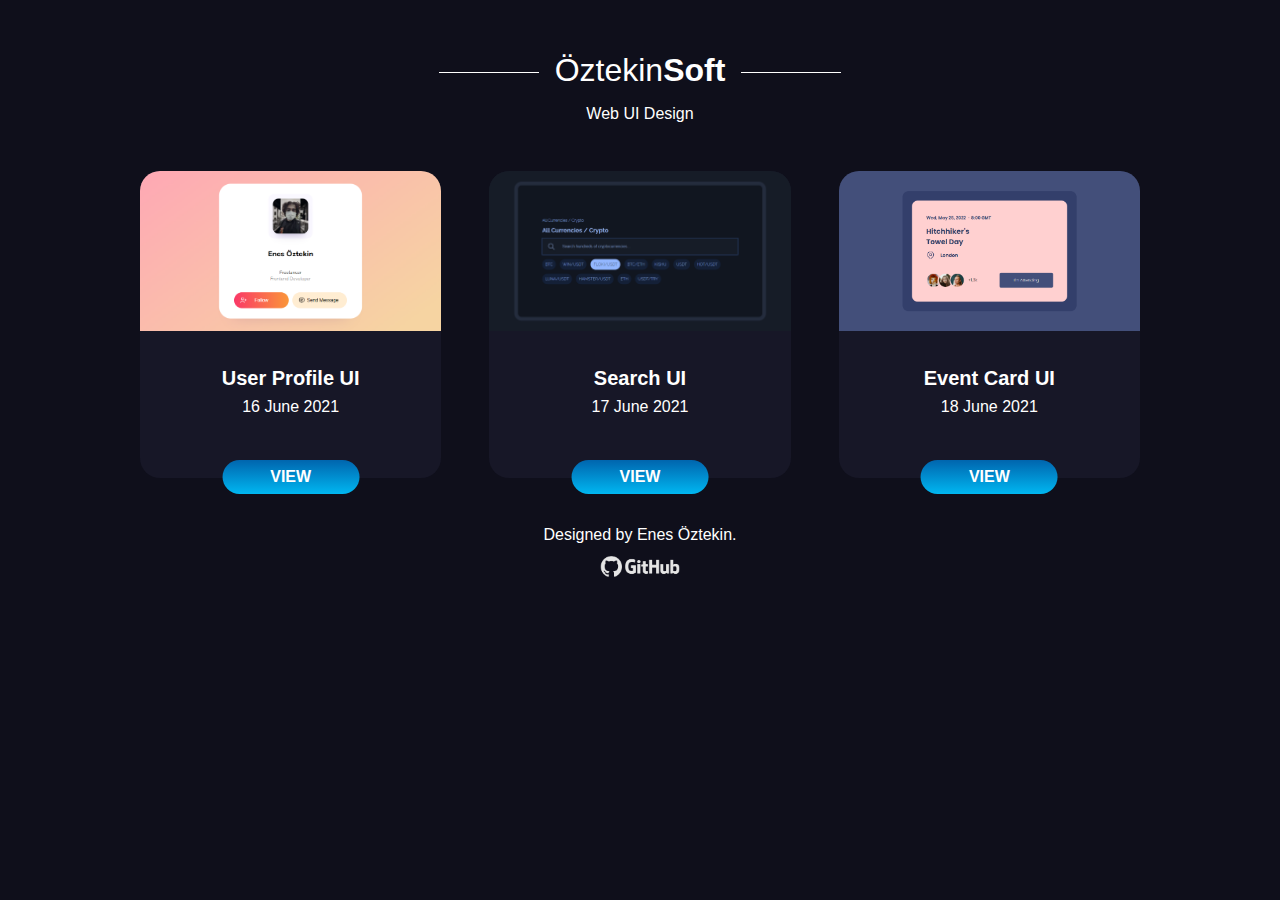
==== index.html @ 395a7515 "Day 3 preview added into homepage." ====
<!DOCTYPE html>
<html lang="en">

<head>
    <meta charset="UTF-8">
    <meta http-equiv="X-UA-Compatible" content="IE=edge">
    <meta name="viewport" content="width=device-width, initial-scale=1.0">
    <link rel="stylesheet" href="style.css">
    <title>ÖztekinSoft - Web UI Design</title>
</head>

<body>
    <header>
        <div class="container">
            <h1 class="heading"><span>Öztekin</span>Soft</h1>
            <p class="sub-heading">Web UI Design</p>
        </div>
    </header>
    <article class="content">
        <div class="container">
            <div class="cards">
                <div class="card">
                    <img src="./Day-1/Design/Day-1-User-Profile-UI-Desktop.png" alt="User Profile UI Preview"
                        class="ui-preview">
                    <div class="ui-details">
                        <h4>User Profile UI</h4>
                        <p>16 June 2021</p>
                    </div>
                    <a href="./Day-1/" class="btn btn-view" target="_blank">view</a>
                </div>
                <div class="card">
                    <img src="./Day-2/Design/Day-2-Cryptocurrencies-Search-UI-Desktop.png" alt="Search UI Preview"
                        class="ui-preview">
                    <div class="ui-details">
                        <h4>Search UI</h4>
                        <p>17 June 2021</p>
                    </div>
                    <a href="./Day-2/" class="btn btn-view" target="_blank">view</a>
                </div>
                <div class="card">
                    <img src="./Day-3/Design/Day-3-Event-Card-UI-Desktop.png" alt="Search UI Preview"
                        class="ui-preview">
                    <div class="ui-details">
                        <h4>Event Card UI</h4>
                        <p>18 June 2021</p>
                    </div>
                    <a href="./Day-3/" class="btn btn-view" target="_blank">view</a>
                </div>
            </div>
        </div>
    </article>
    <footer>
        <div class="container">
            <p>Designed by Enes Öztekin.</p>
            <div class="github-logo">
                <a href="https://github.com/enesoeztekin"><img src="./Day-1/img/GitHub.png" alt="Github Logo"></a>
            </div>
        </div>
    </footer>
</body>

</html>
---- style.css ----
*,
*::after,
*::before {
  box-sizing: border-box;
  margin: 0;
  padding: 0;
}

:root {
  --color-background: #0f0f1b;
  --color-ui-card-background: #171727;
}

h1,
h2,
h3,
h4,
h5,
p {
  text-align: center;
}

a {
  text-decoration: none;
  color: white;
}

body {
  font-family: "Gilroy", sans-serif;
  font-size: 16px;
  background-color: var(--color-background);
  color: white;
}

.container {
  max-width: 1000px;
  margin: auto;
}

/* ======== Header ========= */
header {
  padding: 3rem 0;
}

.heading {
  position: relative;
}

.heading span {
  font-weight: lighter;
}

.heading::before,
.heading::after {
  content: "";
  background-color: white;
  display: inline-block;
  position: relative;
  top: 8px;
  height: 1px;
  width: 10%;
  margin: 1rem;
}

.sub-heading {
  margin-top: 1rem;
}

/* ======== Article: Cards ========= */
.cards {
  display: grid;
  grid-template-columns: repeat(3, 1fr);
  row-gap: 3rem;
  column-gap: 3rem;
}

.card {
  width: 100%;
  position: relative;
  justify-self: center;
  max-width: 313px;
  max-height: 307px;
  background-color: var(--color-ui-card-background);
  border-radius: 20px;
}

.card img.ui-preview {
  width: 100%;
  height: 52%;
  object-fit: cover;
  border-radius: 20px 20px 0 0;
}

.card .ui-details {
  padding: 2rem 0;
}

.ui-details h4 {
  margin-bottom: 0.5rem;
  font-size: 1.25rem;
}

.btn {
  padding: 0.5rem 3rem;
  border-radius: 20px;
}

.card .btn-view {
  background: linear-gradient(to bottom, #0065ae, #00b7f1);
  background: -webkit-linear-gradient(to bottom, #0065ae, #00b7f1);
  background: -moz-linear-gradient(to bottom, #0065ae, #00b7f1);
  background: -o-linear-gradient(to bottom, #0065ae, #00b7f1);
  position: absolute;
  bottom: -1rem;
  left: 50%;
  transform: translateX(-50%);
  text-transform: uppercase;
  font-weight: bold;
}

.card .btn-view:hover {
  background: linear-gradient(to top, #0065ae, #00b7f1);
  background: -webkit-linear-gradient(to top, #0065ae, #00b7f1);
  background: -moz-linear-gradient(to top, #0065ae, #00b7f1);
  background: -o-linear-gradient(to top, #0065ae, #00b7f1);
}

/* ======== Footer ======== */
footer {
  width: 100%;
  margin-top: 3rem;
}

footer .github-logo {
  display: block;
  text-align: center;
}

.github-logo img {
  width: 80px;
}

/* ======== Media Queries ======== */
@media (max-width: 1090px) {
  .container {
    padding: 0 3rem;
    max-width: 100%;
  }
}

@media (max-width: 1024px) {
  .cards {
    grid-template-columns: repeat(2, 1fr);
  }
}

@media (max-width: 768px) {
  .cards {
    grid-template-columns: 1fr;
  }
}

@media (max-width: 410px) {
  .container {
    padding: 0 1rem;
  }
  article.content > .container {
    padding: 0 2rem;
  }
}

@media (max-width: 330px) {
  .heading {
    font-size: 1.5rem;
  }
}
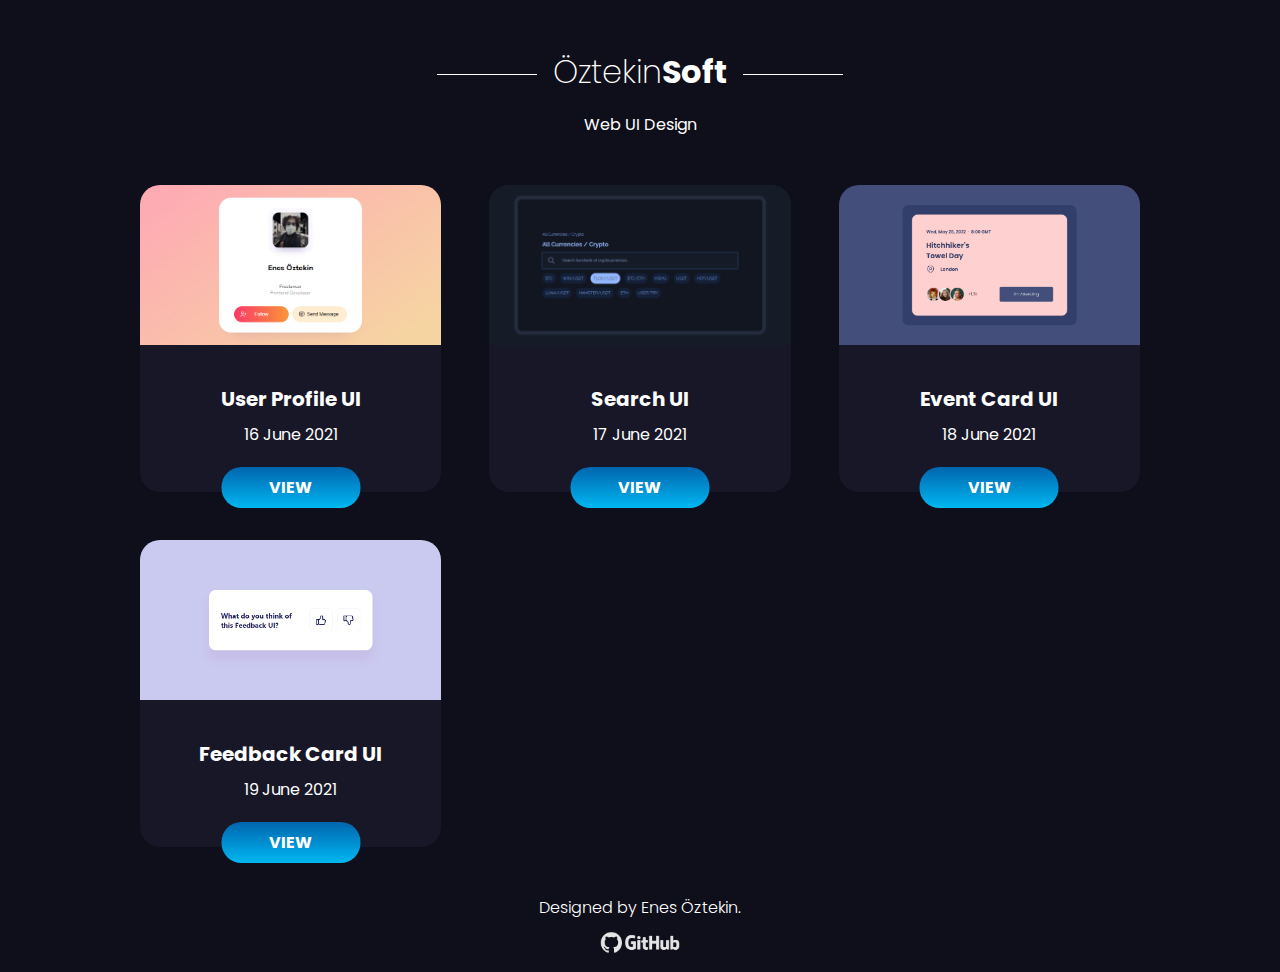
==== commit 9685a6c8: "Day 4 preview added into homepage." ====
--- a/index.html
+++ b/index.html
@@ -38,13 +38,22 @@
                     <a href="./Day-2/" class="btn btn-view" target="_blank">view</a>
                 </div>
                 <div class="card">
-                    <img src="./Day-3/Design/Day-3-Event-Card-UI-Desktop.png" alt="Search UI Preview"
+                    <img src="./Day-3/Design/Day-3-Event-Card-UI-Desktop.png" alt="Event Card UI Preview"
                         class="ui-preview">
                     <div class="ui-details">
                         <h4>Event Card UI</h4>
                         <p>18 June 2021</p>
                     </div>
                     <a href="./Day-3/" class="btn btn-view" target="_blank">view</a>
+                </div>
+                <div class="card">
+                    <img src="./Day-4/Design/Day-4-Feedback-UI-Desktop.png" alt="Feedback Card UI Preview"
+                        class="ui-preview">
+                    <div class="ui-details">
+                        <h4>Feedback Card UI</h4>
+                        <p>19 June 2021</p>
+                    </div>
+                    <a href="./Day-4/" class="btn btn-view" target="_blank">view</a>
                 </div>
             </div>
         </div>
--- a/style.css
+++ b/style.css
@@ -1,3 +1,5 @@
+@import url("https://fonts.googleapis.com/css2?family=Poppins:wght@200;300;500;700&display=swap");
+
 *,
 *::after,
 *::before {
@@ -26,7 +28,7 @@
 }
 
 body {
-  font-family: "Gilroy", sans-serif;
+  font-family: "Poppins", sans-serif;
   font-size: 16px;
   background-color: var(--color-background);
   color: white;
@@ -47,7 +49,7 @@
 }
 
 .heading span {
-  font-weight: lighter;
+  font-weight: 200;
 }
 
 .heading::before,
@@ -131,6 +133,10 @@
   margin-top: 3rem;
 }
 
+footer p {
+  font-weight: 300;
+}
+
 footer .github-logo {
   display: block;
   text-align: center;
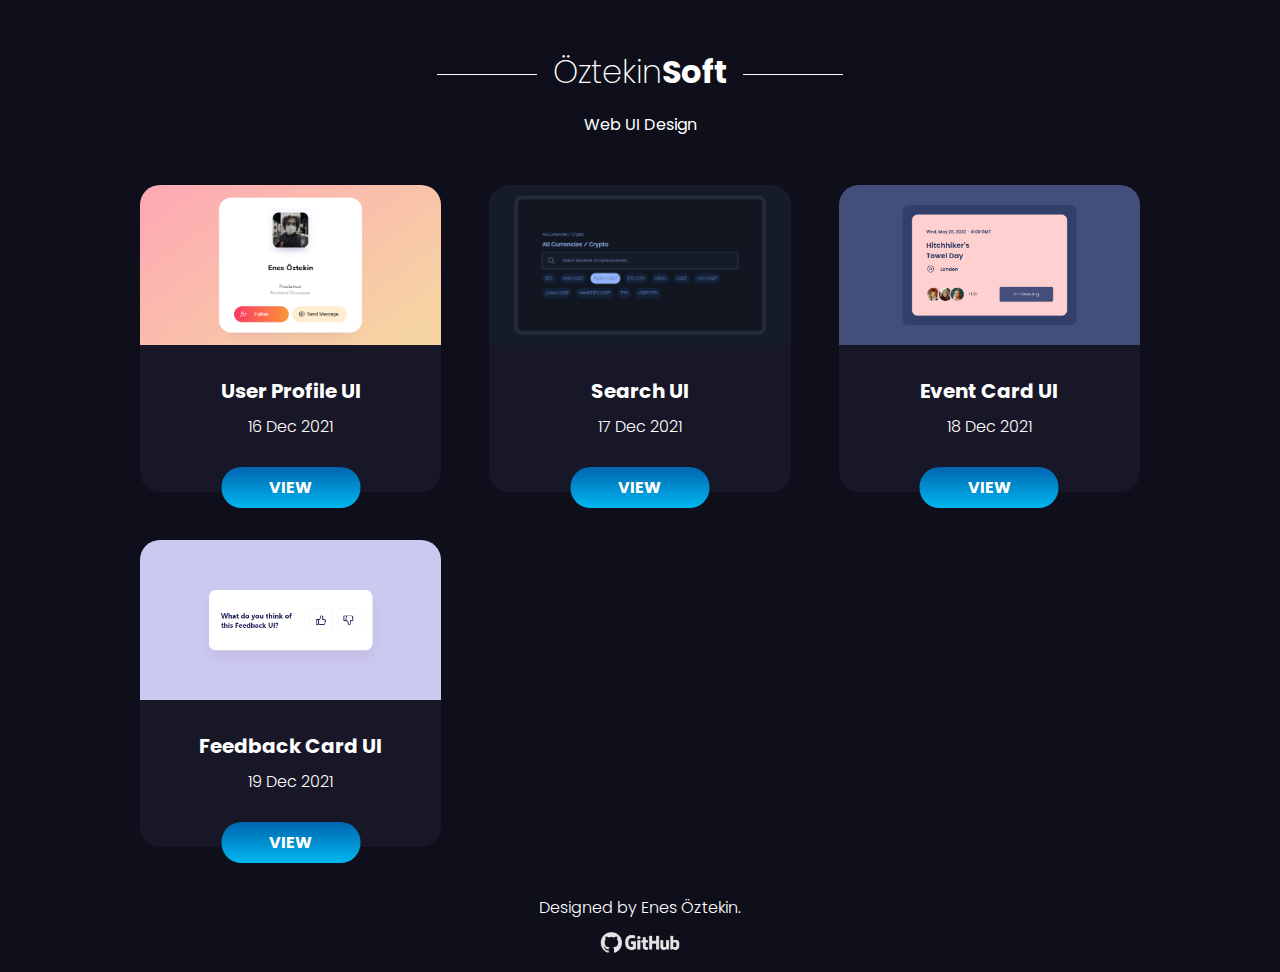
==== commit 017f1f45: "design reprepared" ====
--- a/index.html
+++ b/index.html
@@ -24,7 +24,7 @@
                         class="ui-preview">
                     <div class="ui-details">
                         <h4>User Profile UI</h4>
-                        <p>16 June 2021</p>
+                        <p>16 Dec 2021</p>
                     </div>
                     <a href="./Day-1/" class="btn btn-view" target="_blank">view</a>
                 </div>
@@ -33,7 +33,7 @@
                         class="ui-preview">
                     <div class="ui-details">
                         <h4>Search UI</h4>
-                        <p>17 June 2021</p>
+                        <p>17 Dec 2021</p>
                     </div>
                     <a href="./Day-2/" class="btn btn-view" target="_blank">view</a>
                 </div>
@@ -42,7 +42,7 @@
                         class="ui-preview">
                     <div class="ui-details">
                         <h4>Event Card UI</h4>
-                        <p>18 June 2021</p>
+                        <p>18 Dec 2021</p>
                     </div>
                     <a href="./Day-3/" class="btn btn-view" target="_blank">view</a>
                 </div>
@@ -51,7 +51,7 @@
                         class="ui-preview">
                     <div class="ui-details">
                         <h4>Feedback Card UI</h4>
-                        <p>19 June 2021</p>
+                        <p>19 Dec 2021</p>
                     </div>
                     <a href="./Day-4/" class="btn btn-view" target="_blank">view</a>
                 </div>
--- a/style.css
+++ b/style.css
@@ -94,12 +94,16 @@
 }
 
 .card .ui-details {
-  padding: 2rem 0;
+  padding: 1.5rem 0;
 }
 
 .ui-details h4 {
   margin-bottom: 0.5rem;
   font-size: 1.25rem;
+}
+
+.ui-details p {
+  font-weight: 300;
 }
 
 .btn {
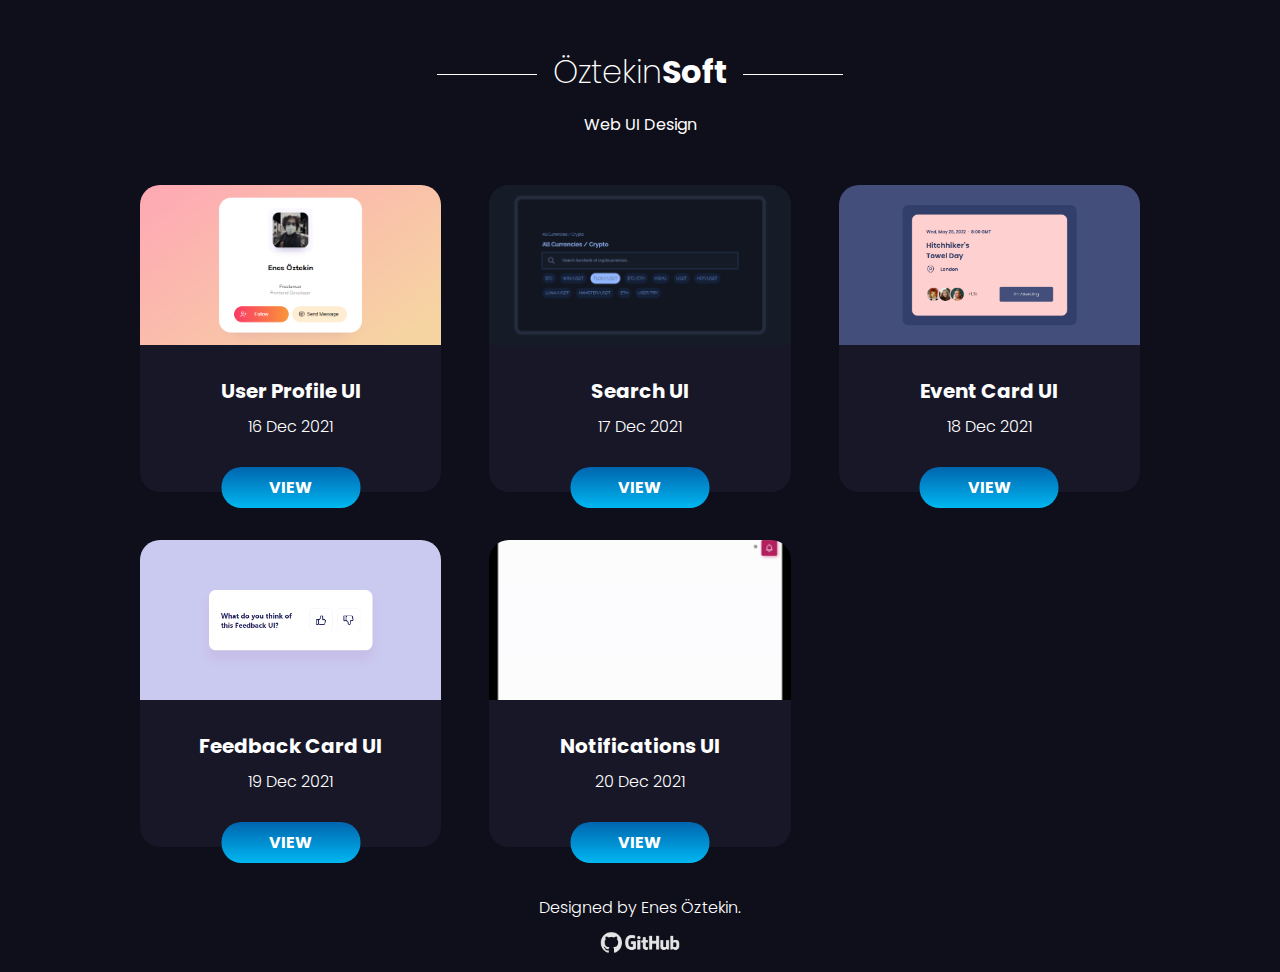
==== commit f486526c: "Day 5 preview card added into index.html" ====
--- a/index.html
+++ b/index.html
@@ -55,6 +55,15 @@
                     </div>
                     <a href="./Day-4/" class="btn btn-view" target="_blank">view</a>
                 </div>
+                <div class="card">
+                    <img src="./Day-5/Design/Day-5-Notification-UI-Preview.gif" alt="Notifications UI Preview"
+                        class="ui-preview">
+                    <div class="ui-details">
+                        <h4>Notifications UI</h4>
+                        <p>20 Dec 2021</p>
+                    </div>
+                    <a href="./Day-5/" class="btn btn-view" target="_blank">view</a>
+                </div>
             </div>
         </div>
     </article>
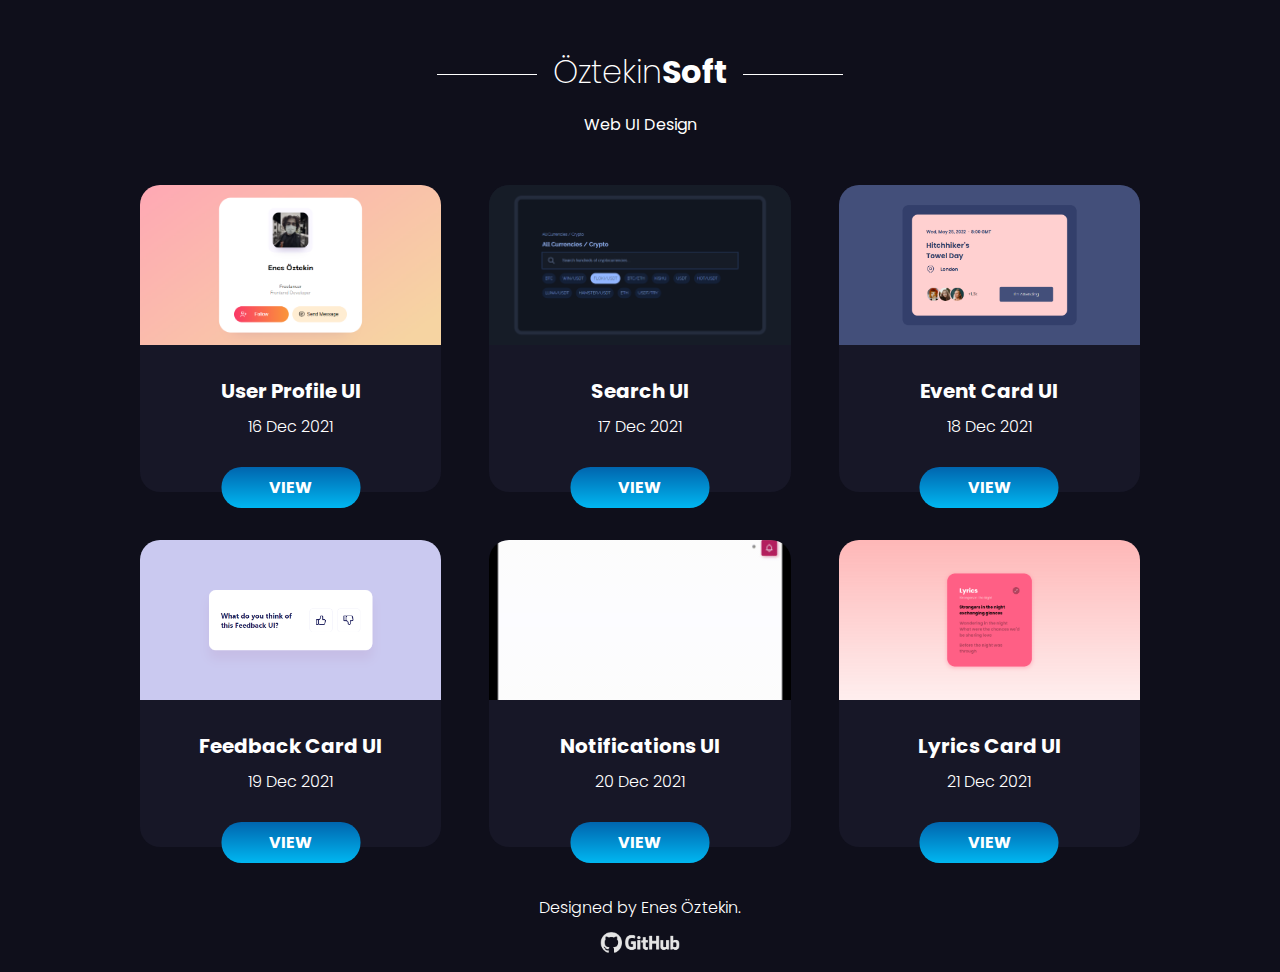
==== commit 8120fb01: "Day-6 preview added into index.html" ====
--- a/index.html
+++ b/index.html
@@ -64,6 +64,15 @@
                     </div>
                     <a href="./Day-5/" class="btn btn-view" target="_blank">view</a>
                 </div>
+                <div class="card">
+                    <img src="./Day-6/Design/Day-6-Spotify-Lyrics-Card-UI-Desktop.png"
+                        alt="Spotify Lyrics Card UI Preview" class="ui-preview">
+                    <div class="ui-details">
+                        <h4>Lyrics Card UI</h4>
+                        <p>21 Dec 2021</p>
+                    </div>
+                    <a href="./Day-6/" class="btn btn-view" target="_blank">view</a>
+                </div>
             </div>
         </div>
     </article>
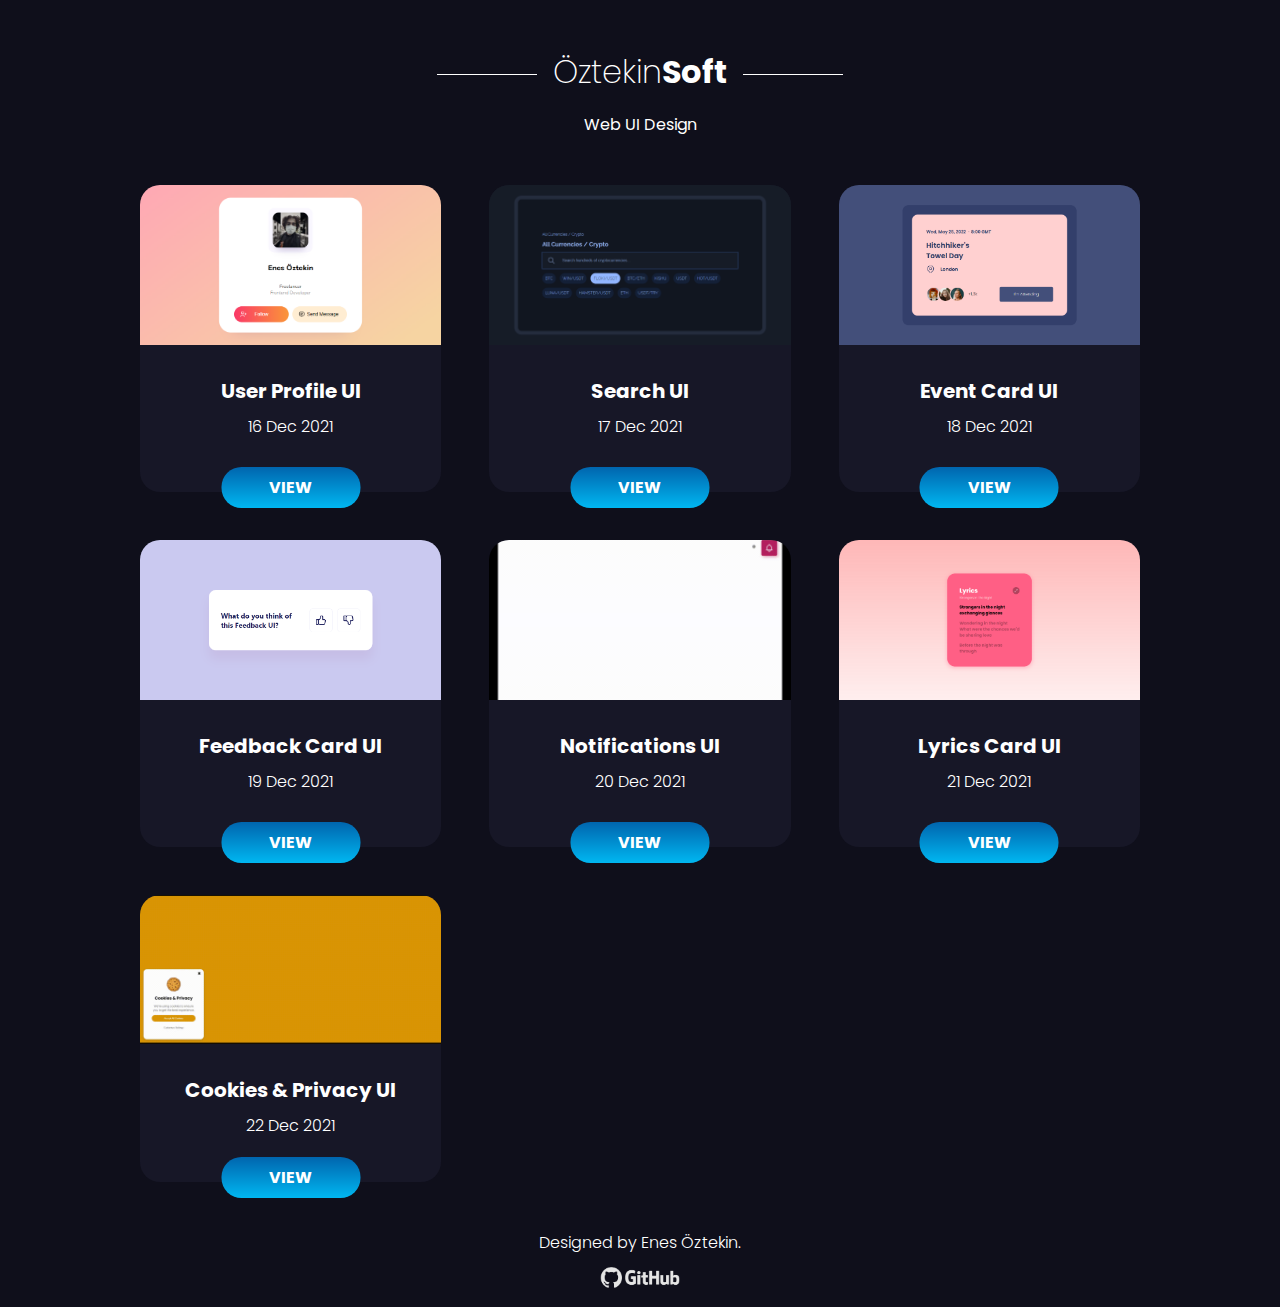
==== commit aea03a3b: "Day-7 preview added into index.html" ====
--- a/index.html
+++ b/index.html
@@ -73,6 +73,15 @@
                     </div>
                     <a href="./Day-6/" class="btn btn-view" target="_blank">view</a>
                 </div>
+                <div class="card">
+                    <img src="./Day-7/Design/Day-7-Cookies-and-Privacy-UI-Preview.gif"
+                        alt="Cookies and Privacy UI Preview" class="ui-preview">
+                    <div class="ui-details">
+                        <h4>Cookies & Privacy UI</h4>
+                        <p>22 Dec 2021</p>
+                    </div>
+                    <a href="./Day-7/" class="btn btn-view" target="_blank">view</a>
+                </div>
             </div>
         </div>
     </article>
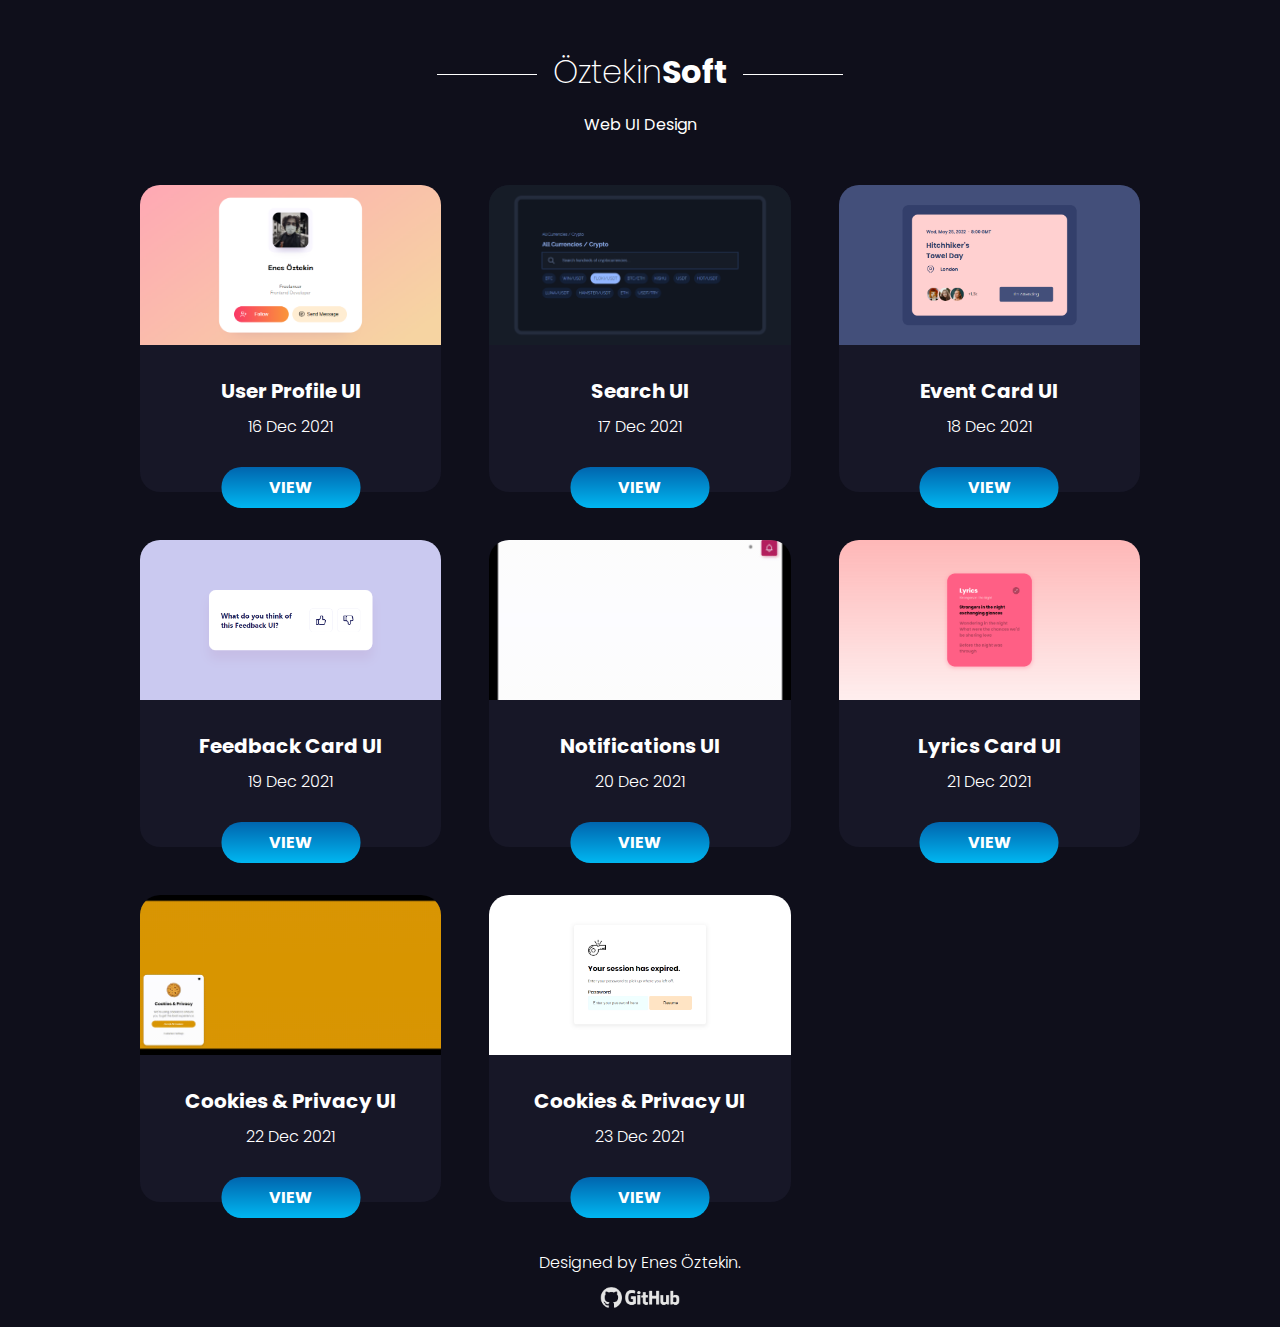
==== commit 26d4ea59: "Day-8 preview added into index.html" ====
--- a/index.html
+++ b/index.html
@@ -82,6 +82,15 @@
                     </div>
                     <a href="./Day-7/" class="btn btn-view" target="_blank">view</a>
                 </div>
+                <div class="card">
+                    <img src="./Day-8/Design/Day-8-Session-Expired-Modal-UI-Desktop.png"
+                        alt="Cookies and Privacy UI Preview" class="ui-preview">
+                    <div class="ui-details">
+                        <h4>Cookies & Privacy UI</h4>
+                        <p>23 Dec 2021</p>
+                    </div>
+                    <a href="./Day-8/" class="btn btn-view" target="_blank">view</a>
+                </div>
             </div>
         </div>
     </article>
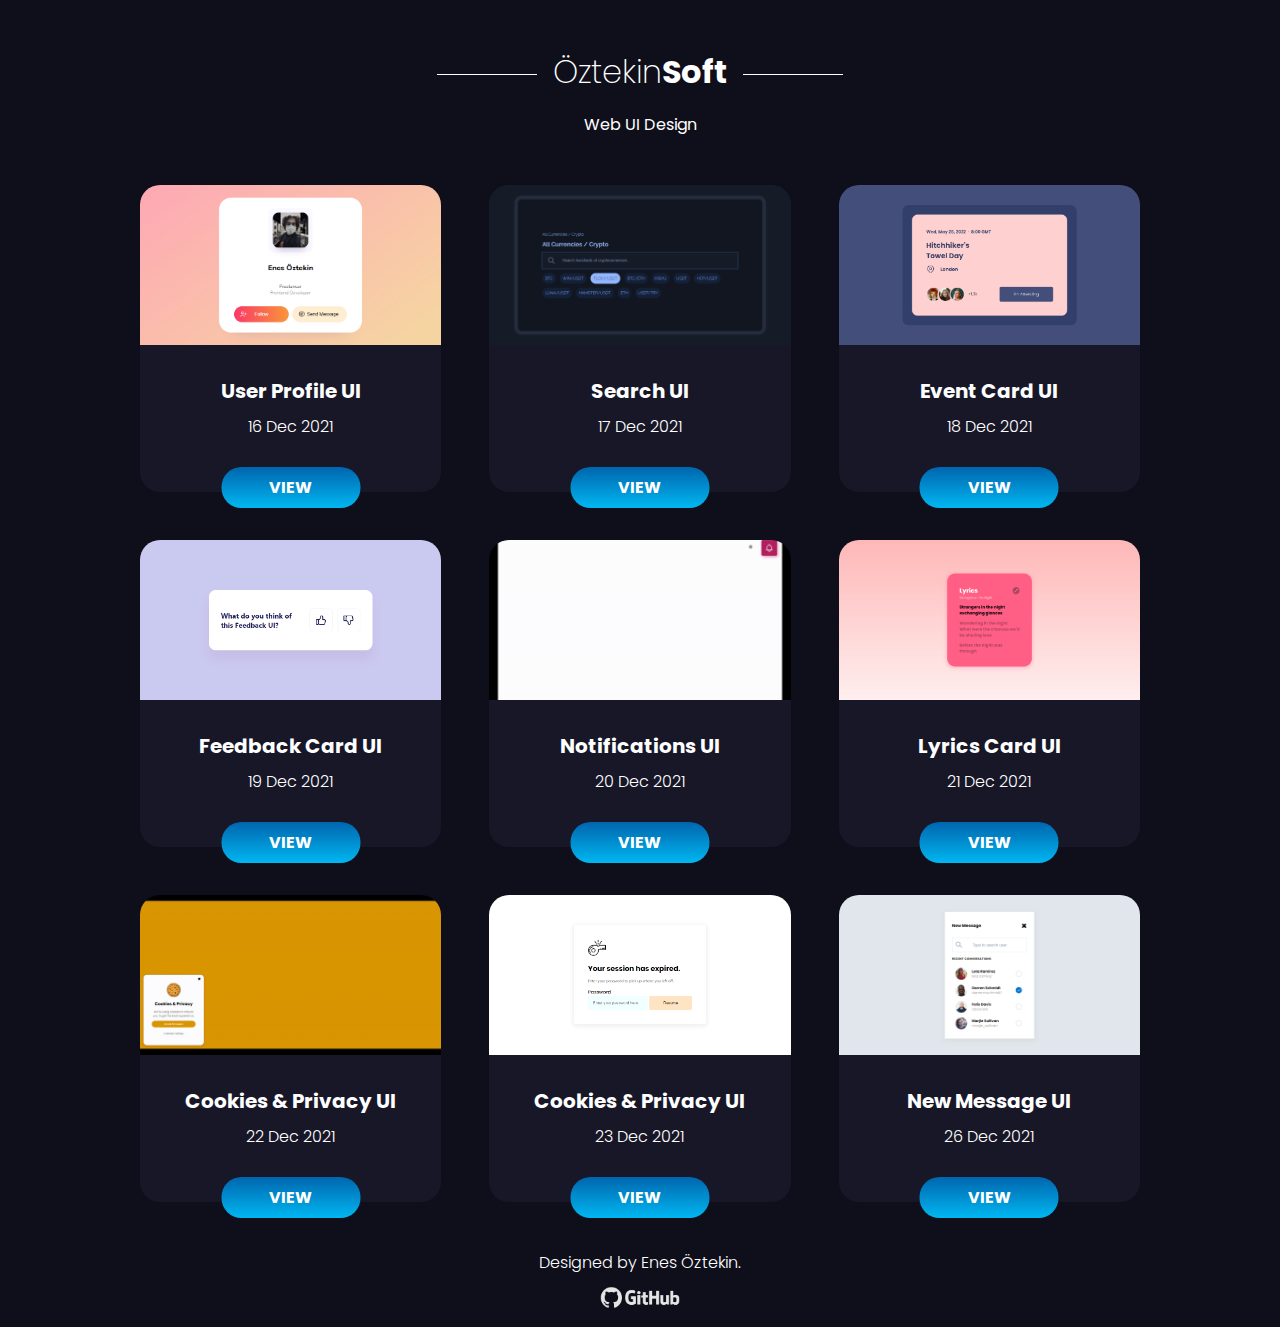
==== commit c1f483c7: "The index of Day-9 added into index.html." ====
--- a/index.html
+++ b/index.html
@@ -91,6 +91,14 @@
                     </div>
                     <a href="./Day-8/" class="btn btn-view" target="_blank">view</a>
                 </div>
+                <div class="card">
+                    <img src="./Day-9/Design/Day-9-New-Message-UI.png" alt="New Message UI Preview" class="ui-preview">
+                    <div class="ui-details">
+                        <h4>New Message UI</h4>
+                        <p>26 Dec 2021</p>
+                    </div>
+                    <a href="./Day-9/" class="btn btn-view" target="_blank">view</a>
+                </div>
             </div>
         </div>
     </article>
